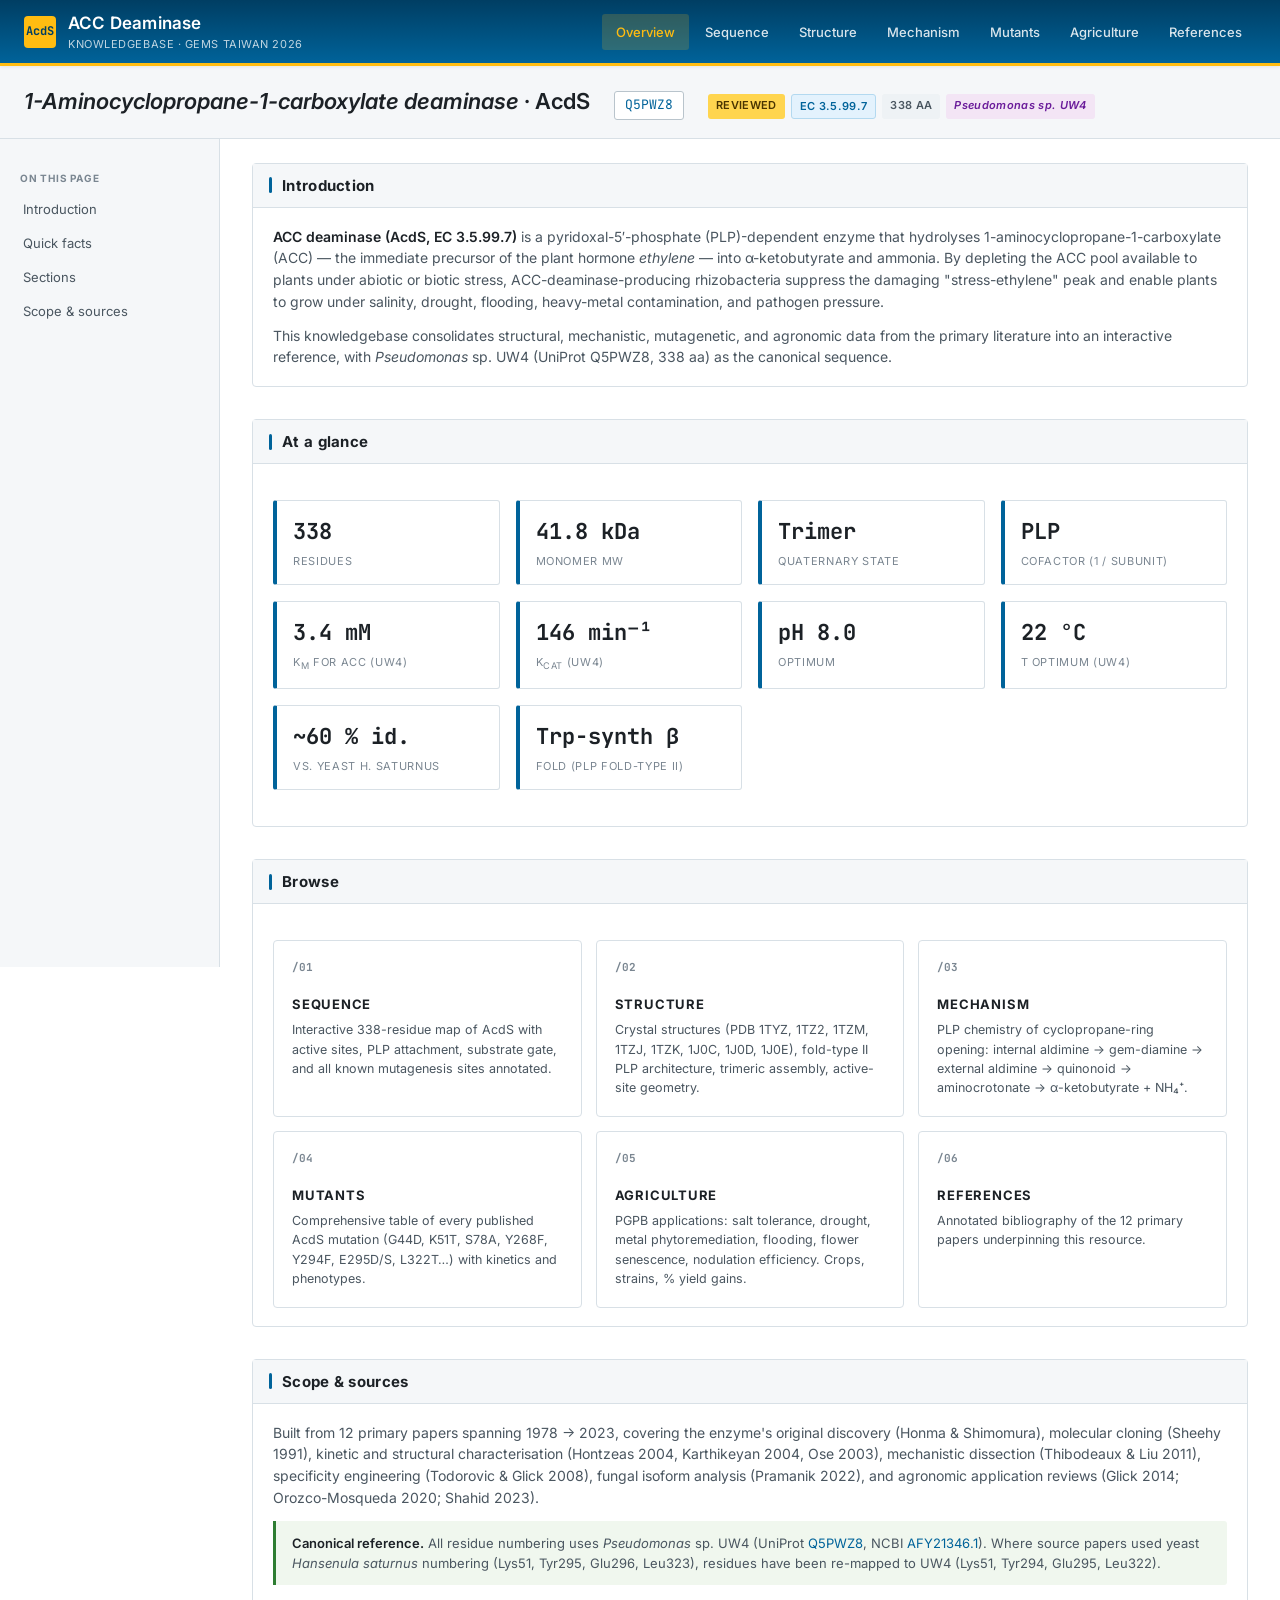
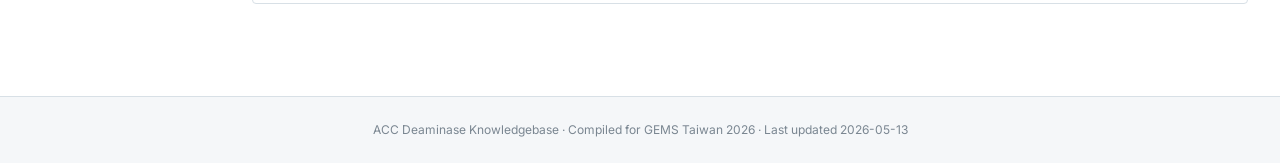
==== index.html @ 2a22e68e "Add files via upload" ====
<!DOCTYPE html>
<html lang="en">
<head>
<meta charset="UTF-8">
<meta name="viewport" content="width=device-width, initial-scale=1.0">
<title>AcdS · ACC Deaminase Knowledgebase</title>
<link href="https://fonts.googleapis.com/css2?family=Inter:wght@400;500;600;700&family=JetBrains+Mono:wght@400;500;700&display=swap" rel="stylesheet">
<link rel="stylesheet" href="css/style.css">
</head>
<body>
<header class="site-header"></header>

<div class="entry-banner">
  <div class="inner">
    <h1><span class="italic">1-Aminocyclopropane-1-carboxylate deaminase</span> · AcdS</h1>
    <span class="accession">Q5PWZ8</span>
    <div class="badges">
      <span class="badge reviewed">Reviewed</span>
      <span class="badge ec">EC 3.5.99.7</span>
      <span class="badge length">338 aa</span>
      <span class="badge organism">Pseudomonas sp. UW4</span>
    </div>
  </div>
</div>

<div class="layout">
  <aside class="sidenav">
    <h4>On this page</h4>
    <a href="#intro">Introduction</a>
    <a href="#stats">Quick facts</a>
    <a href="#sections">Sections</a>
    <a href="#scope">Scope &amp; sources</a>
  </aside>

  <main class="content">

    <section class="block" id="intro">
      <h2>Introduction</h2>
      <div class="body">
        <p>
          <strong>ACC deaminase (AcdS, EC 3.5.99.7)</strong> is a pyridoxal-5′-phosphate (PLP)-dependent
          enzyme that hydrolyses 1-aminocyclopropane-1-carboxylate (ACC) — the immediate precursor of the
          plant hormone <em>ethylene</em> — into α-ketobutyrate and ammonia. By depleting the ACC pool
          available to plants under abiotic or biotic stress, ACC-deaminase-producing rhizobacteria suppress
          the damaging "stress-ethylene" peak and enable plants to grow under salinity, drought, flooding,
          heavy-metal contamination, and pathogen pressure.
        </p>
        <p>
          This knowledgebase consolidates structural, mechanistic, mutagenetic, and agronomic data from the
          primary literature into an interactive reference, with <em>Pseudomonas</em> sp. UW4 (UniProt
          Q5PWZ8, 338 aa) as the canonical sequence.
        </p>
      </div>
    </section>

    <section class="block" id="stats">
      <h2>At a glance</h2>
      <div class="body">
        <div class="stat-grid">
          <div class="stat"><div class="v">338</div><div class="l">residues</div></div>
          <div class="stat"><div class="v">41.8 kDa</div><div class="l">monomer MW</div></div>
          <div class="stat"><div class="v">Trimer</div><div class="l">quaternary state</div></div>
          <div class="stat"><div class="v">PLP</div><div class="l">cofactor (1 / subunit)</div></div>
          <div class="stat"><div class="v">3.4 mM</div><div class="l">K<sub>m</sub> for ACC (UW4)</div></div>
          <div class="stat"><div class="v">146 min⁻¹</div><div class="l">k<sub>cat</sub> (UW4)</div></div>
          <div class="stat"><div class="v">pH 8.0</div><div class="l">optimum</div></div>
          <div class="stat"><div class="v">22 °C</div><div class="l">T optimum (UW4)</div></div>
          <div class="stat"><div class="v">~60 % id.</div><div class="l">vs. yeast H. saturnus</div></div>
          <div class="stat"><div class="v">Trp-synth β</div><div class="l">fold (PLP fold-type II)</div></div>
        </div>
      </div>
    </section>

    <section class="block" id="sections">
      <h2>Browse</h2>
      <div class="body">
        <div class="home-grid">
          <a class="home-card" href="sequence.html">
            <div class="icon">/01</div>
            <h3>Sequence</h3>
            <p>Interactive 338-residue map of AcdS with active sites, PLP attachment, substrate gate, and all known mutagenesis sites annotated.</p>
          </a>
          <a class="home-card" href="structure.html">
            <div class="icon">/02</div>
            <h3>Structure</h3>
            <p>Crystal structures (PDB 1TYZ, 1TZ2, 1TZM, 1TZJ, 1TZK, 1J0C, 1J0D, 1J0E), fold-type II PLP architecture, trimeric assembly, active-site geometry.</p>
          </a>
          <a class="home-card" href="mechanism.html">
            <div class="icon">/03</div>
            <h3>Mechanism</h3>
            <p>PLP chemistry of cyclopropane-ring opening: internal aldimine → gem-diamine → external aldimine → quinonoid → aminocrotonate → α-ketobutyrate + NH₄⁺.</p>
          </a>
          <a class="home-card" href="mutants.html">
            <div class="icon">/04</div>
            <h3>Mutants</h3>
            <p>Comprehensive table of every published AcdS mutation (G44D, K51T, S78A, Y268F, Y294F, E295D/S, L322T…) with kinetics and phenotypes.</p>
          </a>
          <a class="home-card" href="agriculture.html">
            <div class="icon">/05</div>
            <h3>Agriculture</h3>
            <p>PGPB applications: salt tolerance, drought, metal phytoremediation, flooding, flower senescence, nodulation efficiency. Crops, strains, % yield gains.</p>
          </a>
          <a class="home-card" href="references.html">
            <div class="icon">/06</div>
            <h3>References</h3>
            <p>Annotated bibliography of the 12 primary papers underpinning this resource.</p>
          </a>
        </div>
      </div>
    </section>

    <section class="block" id="scope">
      <h2>Scope &amp; sources</h2>
      <div class="body">
        <p>
          Built from 12 primary papers spanning 1978 → 2023, covering the enzyme's original
          discovery (Honma &amp; Shimomura), molecular cloning (Sheehy 1991), kinetic and structural
          characterisation (Hontzeas 2004, Karthikeyan 2004, Ose 2003), mechanistic dissection
          (Thibodeaux &amp; Liu 2011), specificity engineering (Todorovic &amp; Glick 2008), fungal
          isoform analysis (Pramanik 2022), and agronomic application reviews (Glick 2014;
          Orozco-Mosqueda 2020; Shahid 2023).
        </p>
        <div class="callout note">
          <strong>Canonical reference.</strong> All residue numbering uses <em>Pseudomonas</em>
          sp. UW4 (UniProt <a href="https://www.uniprot.org/uniprotkb/Q5PWZ8/entry" target="_blank">Q5PWZ8</a>,
          NCBI <a href="https://www.ncbi.nlm.nih.gov/protein/AFY21346.1" target="_blank">AFY21346.1</a>).
          Where source papers used yeast <em>Hansenula saturnus</em> numbering (Lys51, Tyr295,
          Glu296, Leu323), residues have been re-mapped to UW4 (Lys51, Tyr294, Glu295, Leu322).
        </div>
      </div>
    </section>

  </main>
</div>

<footer class="site-footer">
  ACC Deaminase Knowledgebase · Compiled for GEMS Taiwan 2026 · Last updated 2026-05-13
</footer>

<script src="js/nav.js"></script>
</body>
</html>
---- css/style.css ----
/* ============================================================
   ACC Deaminase Knowledgebase — UniProt-inspired styling
   ============================================================ */

:root {
  --bg: #ffffff;
  --bg-alt: #f5f7f9;
  --bg-shade: #eef2f5;
  --border: #d8e0e6;
  --border-strong: #b9c4cc;
  --text: #1c2126;
  --text-soft: #4a5660;
  --text-mute: #7a8691;
  --link: #00639a;
  --link-hover: #003e63;
  --header-bg: #003e63;
  --header-bg-2: #00639a;

  /* Feature/annotation colors (matching UniProt feature palette) */
  --feat-active: #ff7043;     /* active site (orange) */
  --feat-binding: #2e7dd7;    /* binding site (blue) */
  --feat-modres: #c62828;     /* modified residue (red, PLP) */
  --feat-mutagen: #7b1fa2;    /* mutagenesis (purple) */
  --feat-motif: #2e7d32;      /* motif/region (green) */
  --feat-domain: #f9a825;     /* domain (yellow) */

  --mono: 'JetBrains Mono', 'Roboto Mono', 'SF Mono', Consolas, monospace;
  --sans: 'Inter', -apple-system, 'Segoe UI', Helvetica, Arial, sans-serif;
}

* { box-sizing: border-box; margin: 0; padding: 0; }

html { scroll-behavior: smooth; scroll-padding-top: 72px; }

body {
  font-family: var(--sans);
  font-size: 14px;
  line-height: 1.55;
  color: var(--text);
  background: var(--bg);
}

a { color: var(--link); text-decoration: none; }
a:hover { color: var(--link-hover); text-decoration: underline; }

/* ===== TOP HEADER ===== */
header.site-header {
  background: linear-gradient(180deg, var(--header-bg) 0%, var(--header-bg-2) 100%);
  color: #fff;
  border-bottom: 3px solid #ffbc11;
  position: sticky;
  top: 0;
  z-index: 100;
  box-shadow: 0 1px 4px rgba(0,0,0,0.08);
}
.header-row {
  max-width: 1400px; margin: 0 auto;
  padding: 10px 24px;
  display: flex; justify-content: space-between; align-items: center;
  gap: 24px;
}
.brand {
  display: flex; align-items: center; gap: 12px;
  font-size: 17px; font-weight: 600; letter-spacing: 0.2px;
  color: #fff;
}
.brand:hover { text-decoration: none; color: #ffbc11; }
.brand .logo {
  width: 32px; height: 32px; border-radius: 4px;
  background: #ffbc11; color: var(--header-bg);
  display: grid; place-items: center;
  font-family: var(--mono); font-weight: 700; font-size: 12px;
}
.brand small {
  display: block; font-size: 11px; font-weight: 400;
  opacity: 0.75; letter-spacing: 0.05em; text-transform: uppercase;
}
nav.primary { display: flex; gap: 2px; flex-wrap: wrap; }
nav.primary a {
  color: rgba(255,255,255,0.85);
  font-size: 13px; font-weight: 500;
  padding: 8px 14px; border-radius: 3px;
  transition: background 0.15s, color 0.15s;
}
nav.primary a:hover { background: rgba(255,255,255,0.12); color: #fff; text-decoration: none; }
nav.primary a.active { background: rgba(255,188,17,0.18); color: #ffbc11; }

/* ===== ENTRY BANNER (UniProt-style protein header) ===== */
.entry-banner {
  background: var(--bg-alt);
  border-bottom: 1px solid var(--border);
  padding: 18px 24px;
}
.entry-banner .inner {
  max-width: 1400px; margin: 0 auto;
  display: flex; flex-wrap: wrap; gap: 24px; align-items: baseline;
}
.entry-banner h1 {
  font-size: 22px; font-weight: 600; color: var(--text);
}
.entry-banner h1 .italic { font-style: italic; }
.entry-banner .accession {
  font-family: var(--mono); font-size: 13px;
  background: #fff; border: 1px solid var(--border-strong);
  padding: 3px 10px; border-radius: 3px;
  color: var(--link);
}
.entry-banner .badges { display: flex; gap: 6px; flex-wrap: wrap; }
.badge {
  display: inline-block;
  font-size: 11px; font-weight: 600;
  padding: 3px 8px; border-radius: 3px;
  letter-spacing: 0.03em;
  text-transform: uppercase;
}
.badge.reviewed { background: #ffd54f; color: #4a3500; }
.badge.ec       { background: #e3f2fd; color: #00639a; border: 1px solid #b3d9f0; }
.badge.length   { background: var(--bg-shade); color: var(--text-soft); }
.badge.organism { background: #f3e5f5; color: #6a1b9a; font-style: italic; text-transform: none; }

/* ===== LAYOUT ===== */
.layout {
  max-width: 1400px; margin: 0 auto;
  display: grid; grid-template-columns: 220px 1fr;
  gap: 0;
}
aside.sidenav {
  border-right: 1px solid var(--border);
  background: var(--bg-alt);
  padding: 20px 0;
  position: sticky;
  top: 72px;
  align-self: start;
  height: calc(100vh - 72px);
  overflow-y: auto;
}
aside.sidenav h4 {
  font-size: 10px; font-weight: 700; text-transform: uppercase;
  letter-spacing: 0.08em; color: var(--text-mute);
  padding: 12px 20px 6px;
}
aside.sidenav a {
  display: block;
  padding: 7px 20px;
  font-size: 13px; color: var(--text-soft);
  border-left: 3px solid transparent;
}
aside.sidenav a:hover { background: var(--bg-shade); text-decoration: none; color: var(--text); }
aside.sidenav a.active { border-left-color: var(--link); color: var(--link); font-weight: 600; background: #fff; }

main.content { padding: 24px 32px 60px; min-width: 0; }

/* ===== SECTIONS ===== */
section.block {
  margin-bottom: 32px;
  border: 1px solid var(--border);
  border-radius: 4px;
  background: #fff;
}
section.block > h2 {
  font-size: 15px; font-weight: 700;
  background: var(--bg-alt);
  border-bottom: 1px solid var(--border);
  padding: 10px 16px;
  color: var(--text);
  letter-spacing: 0.02em;
  display: flex; align-items: center; gap: 10px;
}
section.block > h2::before {
  content: ''; width: 3px; height: 16px; background: var(--link); border-radius: 2px;
}
section.block .body { padding: 18px 20px; }
section.block .body > * + * { margin-top: 12px; }
section.block h3 {
  font-size: 13px; font-weight: 700; color: var(--text);
  text-transform: uppercase; letter-spacing: 0.06em;
  margin-top: 18px;
}
section.block p { color: var(--text-soft); }
section.block ul, section.block ol { margin-left: 22px; color: var(--text-soft); }
section.block li { margin-bottom: 4px; }
section.block strong { color: var(--text); font-weight: 600; }

/* ===== TABLES ===== */
table.data {
  width: 100%; border-collapse: collapse;
  font-size: 13px;
}
table.data th {
  text-align: left; font-weight: 600; font-size: 11px;
  text-transform: uppercase; letter-spacing: 0.06em;
  color: var(--text-mute);
  background: var(--bg-alt);
  padding: 8px 10px;
  border-bottom: 2px solid var(--border-strong);
}
table.data td {
  padding: 8px 10px;
  border-bottom: 1px solid var(--border);
  color: var(--text-soft);
  vertical-align: top;
}
table.data tr:hover td { background: #fafcfd; }
table.data td.mono, table.data th.mono { font-family: var(--mono); font-size: 12px; }
table.data td .pos { font-family: var(--mono); color: var(--link); font-weight: 600; }

/* ===== FEATURE PILL ===== */
.feat {
  display: inline-block; padding: 1px 6px;
  font-size: 11px; font-weight: 600;
  border-radius: 2px; color: #fff;
  font-family: var(--sans);
  letter-spacing: 0.02em;
}
.feat.active   { background: var(--feat-active); }
.feat.binding  { background: var(--feat-binding); }
.feat.modres   { background: var(--feat-modres); }
.feat.mutagen  { background: var(--feat-mutagen); }
.feat.motif    { background: var(--feat-motif); }
.feat.domain   { background: var(--feat-domain); color: #4a3500; }

/* ===== SEQUENCE VIEWER ===== */
.seq-controls {
  display: flex; flex-wrap: wrap; gap: 8px;
  padding: 12px 16px;
  background: var(--bg-alt);
  border-bottom: 1px solid var(--border);
  font-size: 12px;
}
.seq-controls button {
  font-family: var(--sans); font-size: 12px;
  border: 1px solid var(--border-strong);
  background: #fff; color: var(--text-soft);
  padding: 4px 10px; border-radius: 3px;
  cursor: pointer; display: flex; align-items: center; gap: 6px;
}
.seq-controls button:hover { background: var(--bg-shade); }
.seq-controls button.on { background: var(--link); color: #fff; border-color: var(--link); }
.seq-controls .swatch {
  display: inline-block; width: 10px; height: 10px; border-radius: 2px;
}

.seq-track-legend {
  padding: 8px 16px; font-size: 11px; color: var(--text-mute);
  border-bottom: 1px solid var(--border);
  display: flex; gap: 16px; flex-wrap: wrap;
}
.seq-track-legend span { display: flex; align-items: center; gap: 4px; }

.sequence-display {
  font-family: var(--mono);
  font-size: 13px; line-height: 1.9;
  letter-spacing: 0.05em;
  padding: 18px 16px;
  background: #fff;
  overflow-x: auto;
  white-space: nowrap;
}
.seq-row { display: flex; gap: 14px; align-items: baseline; }
.seq-row .seq-num {
  display: inline-block; width: 42px;
  text-align: right; color: var(--text-mute);
  font-size: 11px; user-select: none;
}
.seq-row .seq-chunk { display: inline-flex; gap: 8px; }
.seq-row .seq-chunk span.aa {
  position: relative;
  display: inline-block; width: 12px; text-align: center;
  cursor: default; color: var(--text);
  transition: background 0.1s;
}
.seq-row .seq-chunk span.aa.feat-active   { background: var(--feat-active); color: #fff; font-weight: 700; }
.seq-row .seq-chunk span.aa.feat-binding  { background: var(--feat-binding); color: #fff; font-weight: 700; }
.seq-row .seq-chunk span.aa.feat-modres   { background: var(--feat-modres); color: #fff; font-weight: 700; }
.seq-row .seq-chunk span.aa.feat-mutagen  { outline: 2px solid var(--feat-mutagen); outline-offset: -2px; font-weight: 700; }
.seq-row .seq-chunk span.aa.feat-motif    { background: rgba(46,125,50,0.18); }

.seq-row .seq-chunk span.aa:hover { background: #ffe082; color: var(--text); z-index: 2; }
.seq-row .seq-chunk span.aa:hover::after {
  content: attr(data-tip);
  position: absolute; bottom: 130%; left: 50%; transform: translateX(-50%);
  background: var(--text); color: #fff;
  padding: 4px 8px; border-radius: 3px;
  font-family: var(--sans); font-size: 11px;
  white-space: nowrap; z-index: 99;
  letter-spacing: 0;
  pointer-events: none;
}

/* ===== MECHANISM CARDS ===== */
.steps {
  display: grid; gap: 12px;
  grid-template-columns: repeat(auto-fit, minmax(260px, 1fr));
  margin-top: 8px;
}
.step-card {
  background: var(--bg-alt); border: 1px solid var(--border);
  border-radius: 4px; padding: 14px;
  position: relative;
}
.step-card .n {
  position: absolute; top: -10px; left: 12px;
  background: var(--link); color: #fff;
  font-family: var(--mono); font-size: 12px; font-weight: 700;
  padding: 2px 8px; border-radius: 2px;
}
.step-card h4 { font-size: 13px; font-weight: 700; margin: 6px 0 6px; color: var(--text); }
.step-card p  { font-size: 12.5px; color: var(--text-soft); }

/* ===== INFO CARDS / KEY-VALUE ===== */
.kv-grid {
  display: grid; grid-template-columns: 180px 1fr;
  gap: 6px 16px;
  font-size: 13px;
}
.kv-grid dt { color: var(--text-mute); font-weight: 500; }
.kv-grid dd { color: var(--text); font-family: var(--mono); font-size: 12.5px; }

/* ===== HERO STATS ===== */
.stat-grid {
  display: grid; grid-template-columns: repeat(auto-fit, minmax(180px,1fr));
  gap: 16px; margin: 18px 0;
}
.stat {
  background: #fff; border: 1px solid var(--border);
  border-left: 4px solid var(--link);
  padding: 14px 16px; border-radius: 3px;
}
.stat .v {
  font-family: var(--mono); font-size: 22px; font-weight: 700;
  color: var(--text);
}
.stat .l {
  font-size: 11px; text-transform: uppercase; letter-spacing: 0.06em;
  color: var(--text-mute); margin-top: 4px;
}

/* ===== FOOTER ===== */
footer.site-footer {
  border-top: 1px solid var(--border);
  background: var(--bg-alt);
  padding: 24px;
  font-size: 12px; color: var(--text-mute);
  text-align: center;
}

/* ===== ALERTS/CALLOUTS ===== */
.callout {
  border-left: 3px solid var(--link);
  background: #f0f7fc;
  padding: 12px 16px; border-radius: 0 3px 3px 0;
  font-size: 13px; color: var(--text-soft);
}
.callout.warn { border-left-color: var(--feat-active); background: #fff4ed; }
.callout.note { border-left-color: var(--feat-motif); background: #f0f7ee; }

/* ===== MOBILE ===== */
@media (max-width: 900px) {
  .layout { grid-template-columns: 1fr; }
  aside.sidenav {
    position: static; height: auto; border-right: none;
    border-bottom: 1px solid var(--border); padding: 8px 0;
  }
  aside.sidenav h4 { display: none; }
  aside.sidenav { display: flex; flex-wrap: wrap; gap: 4px; padding: 8px; }
  aside.sidenav a { border-left: none; border-radius: 3px; padding: 5px 10px; }
  nav.primary { gap: 0; }
  nav.primary a { padding: 6px 10px; font-size: 12px; }
  main.content { padding: 16px; }
}

/* ===== HOME CARDS ===== */
.home-grid {
  display: grid; grid-template-columns: repeat(auto-fit, minmax(260px, 1fr));
  gap: 14px; margin-top: 18px;
}
.home-card {
  display: block; padding: 18px;
  border: 1px solid var(--border);
  border-radius: 4px;
  background: #fff;
  transition: all 0.15s;
  color: var(--text);
}
.home-card:hover {
  border-color: var(--link); transform: translateY(-1px);
  box-shadow: 0 4px 12px rgba(0,99,154,0.08);
  text-decoration: none;
}
.home-card h3 { font-size: 14px; font-weight: 700; color: var(--link); margin-bottom: 6px; }
.home-card p { font-size: 12.5px; color: var(--text-soft); }
.home-card .icon {
  font-family: var(--mono); font-size: 11px; font-weight: 700;
  color: var(--text-mute); margin-bottom: 8px;
}

/* Print */
@media print {
  header.site-header, aside.sidenav, footer.site-footer { display: none; }
  .layout { grid-template-columns: 1fr; }
}
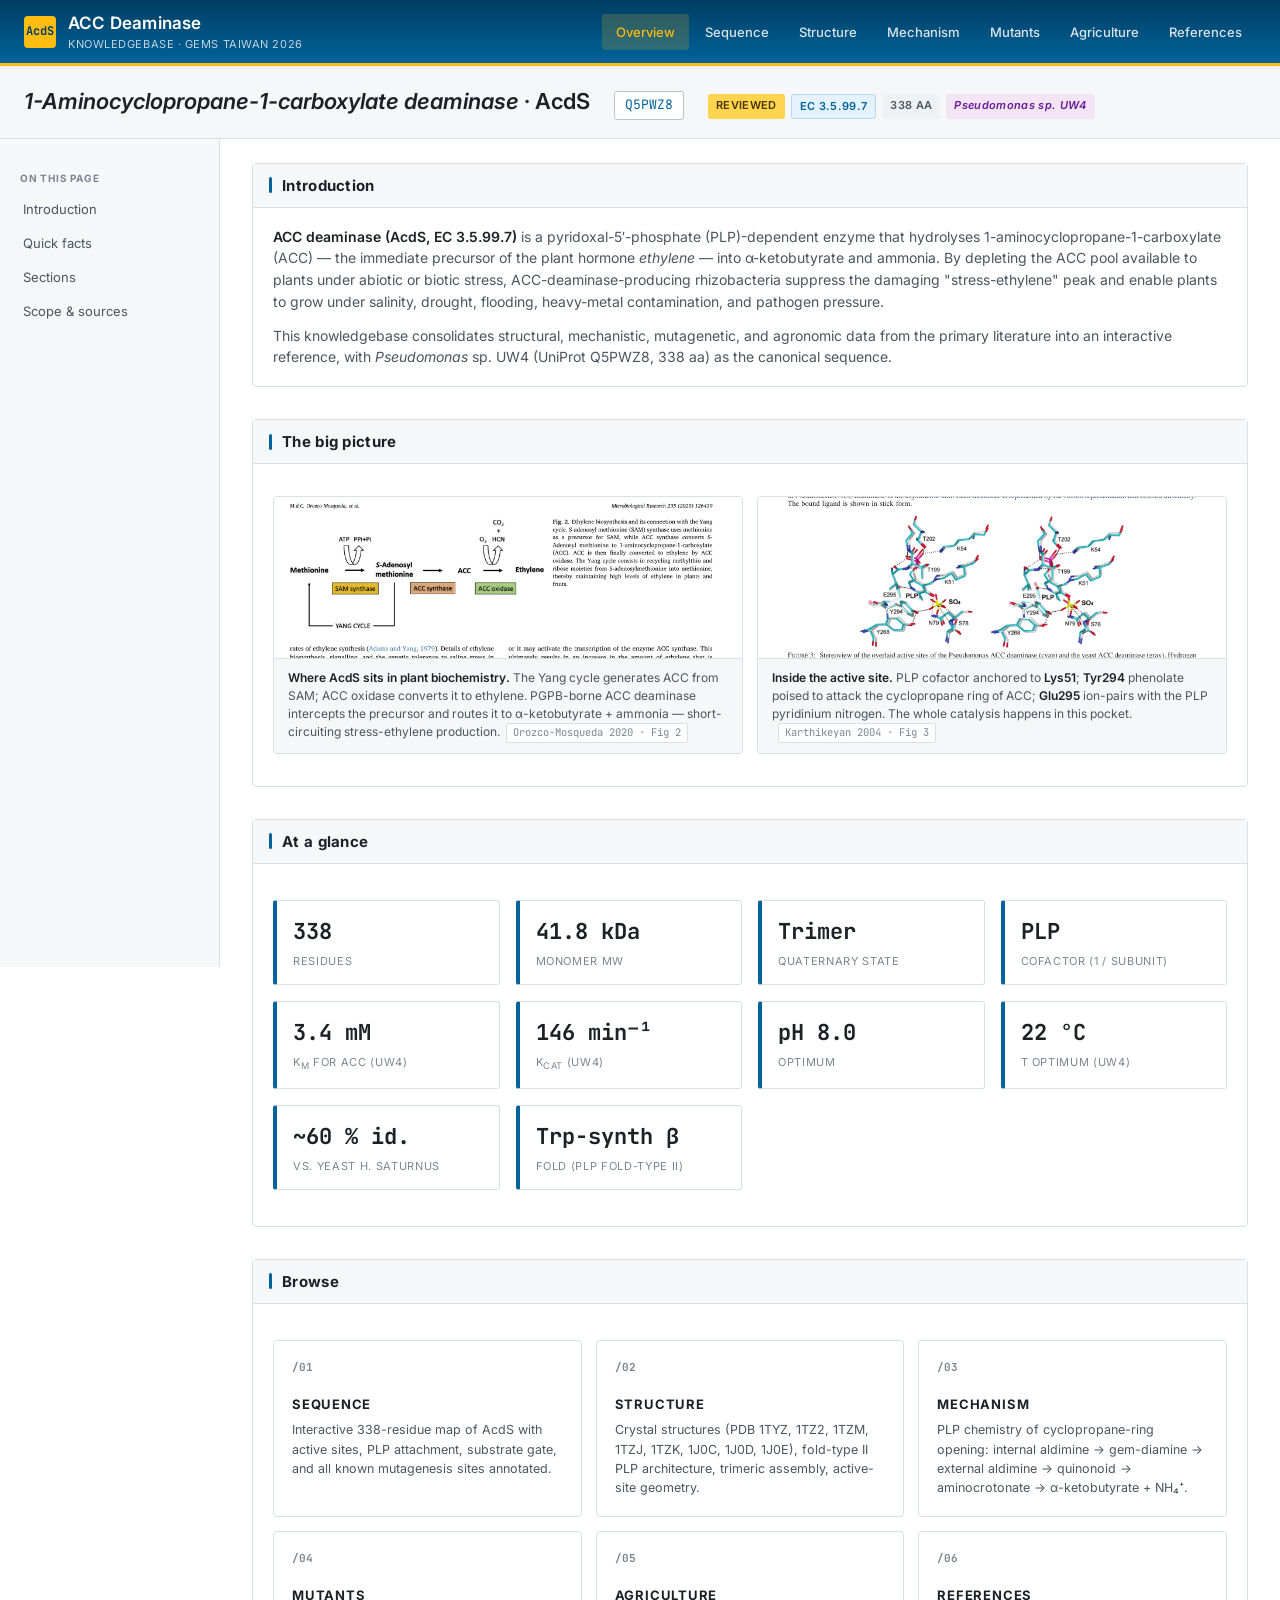
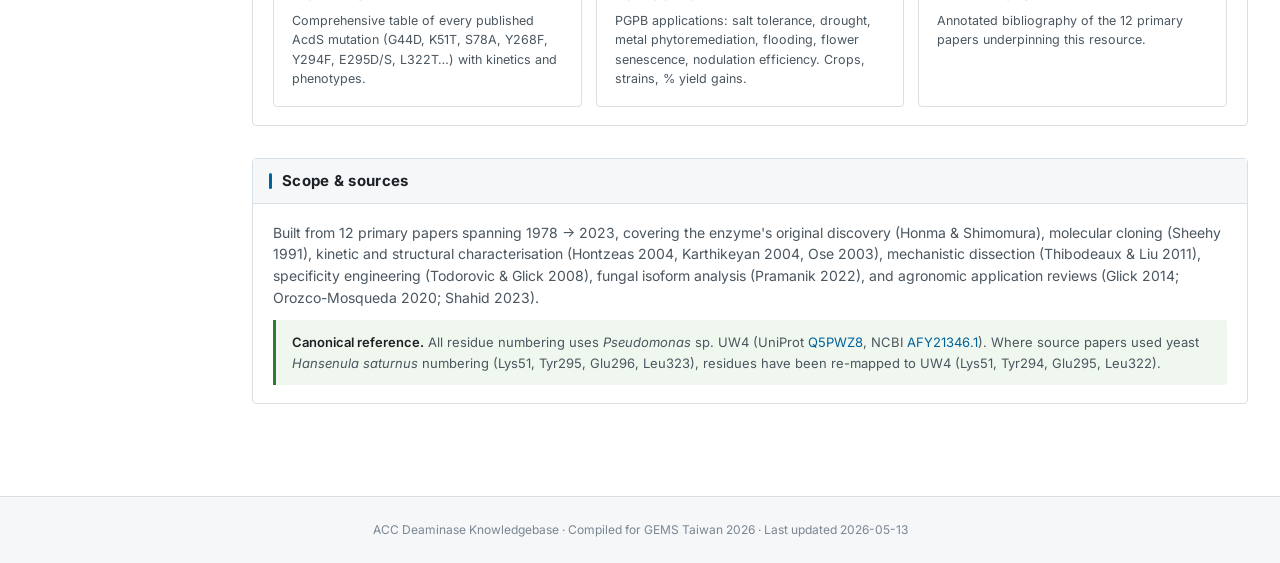
==== commit cc4e2426: "Add files via upload" ====
--- a/index.html
+++ b/index.html
@@ -50,6 +50,22 @@
           primary literature into an interactive reference, with <em>Pseudomonas</em> sp. UW4 (UniProt
           Q5PWZ8, 338 aa) as the canonical sequence.
         </p>
+      </div>
+    </section>
+
+    <section class="block">
+      <h2>The big picture</h2>
+      <div class="body">
+        <div class="fig-grid cols-2">
+          <figure class="fig">
+            <img src="figures/orozco2020_yang_cycle.png" alt="Yang cycle and ACC deaminase interception">
+            <figcaption><strong>Where AcdS sits in plant biochemistry.</strong> The Yang cycle generates ACC from SAM; ACC oxidase converts it to ethylene. PGPB-borne ACC deaminase intercepts the precursor and routes it to α-ketobutyrate + ammonia — short-circuiting stress-ethylene production.<span class="src">Orozco-Mosqueda 2020 · Fig 2</span></figcaption>
+          </figure>
+          <figure class="fig">
+            <img src="figures/karthikeyan2004_active_site.png" alt="Active site of Pseudomonas ACCD">
+            <figcaption><strong>Inside the active site.</strong> PLP cofactor anchored to <strong>Lys51</strong>; <strong>Tyr294</strong> phenolate poised to attack the cyclopropane ring of ACC; <strong>Glu295</strong> ion-pairs with the PLP pyridinium nitrogen. The whole catalysis happens in this pocket.<span class="src">Karthikeyan 2004 · Fig 3</span></figcaption>
+          </figure>
+        </div>
       </div>
     </section>
 
@@ -138,5 +154,6 @@
 </footer>
 
 <script src="js/nav.js"></script>
+<script src="js/lightbox.js"></script>
 </body>
 </html>
--- a/css/style.css
+++ b/css/style.css
@@ -394,6 +394,74 @@
   color: var(--text-mute); margin-bottom: 8px;
 }
 
+/* ===== FIGURES ===== */
+figure.fig {
+  margin: 14px 0;
+  border: 1px solid var(--border);
+  border-radius: 4px;
+  background: #fff;
+  overflow: hidden;
+}
+figure.fig img {
+  display: block; width: 100%; height: auto;
+  background: #fafbfc;
+  cursor: zoom-in;
+  transition: opacity 0.15s;
+}
+figure.fig img:hover { opacity: 0.92; }
+figure.fig figcaption {
+  padding: 10px 14px;
+  font-size: 12px;
+  color: var(--text-soft);
+  background: var(--bg-alt);
+  border-top: 1px solid var(--border);
+  line-height: 1.5;
+}
+figure.fig figcaption strong { color: var(--text); }
+figure.fig figcaption .src {
+  display: inline-block;
+  font-family: var(--mono);
+  font-size: 10.5px;
+  color: var(--text-mute);
+  background: #fff;
+  border: 1px solid var(--border);
+  padding: 1px 6px;
+  border-radius: 2px;
+  margin-left: 6px;
+}
+.fig-grid {
+  display: grid;
+  grid-template-columns: repeat(auto-fit, minmax(280px, 1fr));
+  gap: 14px;
+  margin: 14px 0;
+}
+.fig-grid figure.fig { margin: 0; }
+.fig-grid.cols-2 { grid-template-columns: repeat(auto-fit, minmax(360px, 1fr)); }
+
+/* Lightbox */
+.lightbox {
+  position: fixed; inset: 0;
+  background: rgba(20,28,38,0.94);
+  z-index: 1000;
+  display: none;
+  align-items: center; justify-content: center;
+  padding: 24px;
+  cursor: zoom-out;
+}
+.lightbox.on { display: flex; }
+.lightbox img {
+  max-width: 95vw; max-height: 88vh;
+  border-radius: 4px;
+  box-shadow: 0 8px 32px rgba(0,0,0,0.5);
+}
+.lightbox .caption {
+  position: absolute; bottom: 20px; left: 50%; transform: translateX(-50%);
+  color: #fff; font-size: 13px; max-width: 80vw;
+  text-align: center; padding: 8px 16px;
+  background: rgba(0,0,0,0.6); border-radius: 3px;
+  line-height: 1.5;
+}
+
 /* Print */
 @media print {
   header.site-header, aside.sidenav, footer.site-footer { display: none; }
